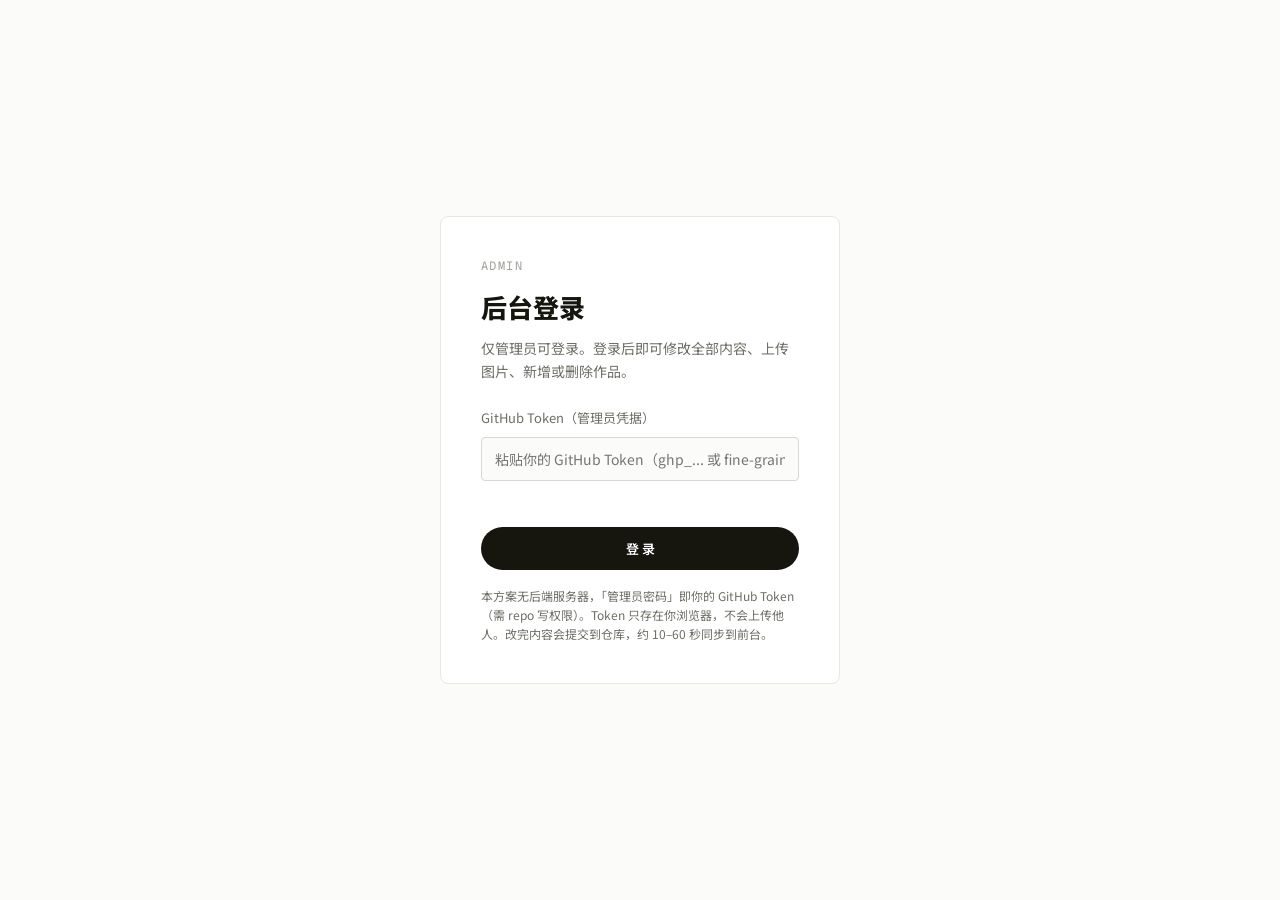
==== admin.html @ c6cdcda1 "bust css cache v=20260904h" ====
<!doctype html>
<html lang="zh-CN">
  <head>
    <meta charset="UTF-8" />
    <meta name="viewport" content="width=device-width, initial-scale=1.0" />
    <title>后台管理 · JASON 作品集</title>
    <link rel="preconnect" href="https://fonts.googleapis.com" />
    <link rel="preconnect" href="https://fonts.gstatic.com" crossorigin />
    <link href="https://fonts.googleapis.com/css2?family=Inter:wght@400;500;600;700;800&family=Noto+Sans+SC:wght@400;500;700;800&family=Geist+Mono:wght@400;500&display=swap" rel="stylesheet" />
    <link rel="stylesheet" href="css/style-20260904h.css" />
  </head>
  <body>
    <div class="admin-screen">
      <!-- 登录 -->
      <div class="login-wrap" id="login-wrap">
        <div class="login-card">
          <div class="en">ADMIN</div>
          <h1 style="margin-top:10px;">后台登录</h1>
          <p class="sub">仅管理员可登录。登录后即可修改全部内容、上传图片、新增或删除作品。</p>
          <div class="field">
            <label>GitHub Token（管理员凭据）</label>
            <input type="password" id="pwd" placeholder="粘贴你的 GitHub Token（ghp_... 或 fine-grained）" autocomplete="current-password" />
          </div>
          <div class="login-error" id="login-err"></div>
          <button class="btn btn-primary" id="login-btn" style="width:100%;">登 录</button>
          <p class="sub" style="margin:16px 0 0; font-size:12px;">本方案无后端服务器，「管理员密码」即你的 GitHub Token（需 repo 写权限）。Token 只存在你浏览器，不会上传他人。改完内容会提交到仓库，约 10–60 秒同步到前台。</p>
        </div>
      </div>

      <!-- 管理界面 -->
      <div class="admin-shell" id="shell">
        <div class="admin-topbar">
          <span class="t">后台管理</span>
          <div style="display:flex; gap:14px; align-items:center;">
            <a class="mini-btn" href="index.html" target="_blank">预览前台 ↗</a>
            <button class="mini-btn" id="logout-btn">退出登录</button>
          </div>
        </div>
        <div class="admin-body">
          <div class="admin-sidebar">
            <a data-tab="dashboard" class="active">仪表盘</a>
            <a data-tab="works">作品管理</a>
            <a data-tab="home">首页内容</a>
            <a data-tab="process">项目过程</a>
            <a data-tab="philosophy">理念编辑</a>
            <a data-tab="contact">联系编辑</a>
            <a data-tab="texts">文字设置</a>
          </div>
          <div class="admin-main" id="main"></div>
        </div>
      </div>
    </div>

    <!-- 作品编辑弹窗 -->
    <div class="modal-mask" id="modal">
      <div class="modal">
        <h3 id="modal-title">编辑作品</h3>
        <div class="grid2">
          <div class="field"><label>标题</label><input id="f-title" /></div>
          <div class="field"><label>类别</label><input id="f-category" placeholder="消费电子 / 家居 …" /></div>
        </div>
        <div class="grid2">
          <div class="field"><label>年份</label><input id="f-year" placeholder="2025" /></div>
          <div class="field"><label>一句话简介</label><input id="f-summary" /></div>
        </div>
        <div class="field"><label>项目描述（回车分段）</label><textarea id="f-description" rows="4"></textarea></div>

        <div class="field">
          <label>图片（拖拽或点击上传，点缩略图设为封面，× 删除）</label>
          <div class="dropzone" id="dropzone">把图片拖到这里，或点击选择</div>
          <input type="file" id="file-input" accept="image/*" multiple hidden />
          <div class="thumbs" id="thumbs"></div>
        </div>

        <div class="field">
          <label>参数（键值对，可多行）</label>
          <div class="params-edit" id="params-edit"></div>
          <button class="mini-btn" id="add-param" type="button">+ 添加参数</button>
        </div>

        <div class="modal-actions">
          <button class="mini-btn" id="modal-cancel">取消</button>
          <button class="mini-btn signal" id="modal-save">保存</button>
        </div>
      </div>
    </div>

    <script src="js/api.js?v=20260904d"></script>
    <script src="js/admin.js?v=20260904d"></script>
  </body>
</html>
---- css/style-20260904h.css ----
/* ===================================================================
   工业设计作品集 · 浅色极简（Behance 风）
   设计令牌：米白底 / 近黑字 / 大留白 / 低饱和 / 克制强调
   =================================================================== */
:root {
  --bg: #fbfbf9;
  --surface: #ffffff;
  --text: #16160f;
  --muted: #6e6e66;
  --faint: #a0a09a;
  --line: #e9e7e1;
  --line-strong: #d9d7d0;
  --accent: #16160f;
  --accent-soft: #f1f0ec;

  --font-cn: "Noto Sans SC", -apple-system, BlinkMacSystemFont, "PingFang SC",
    "Microsoft YaHei", sans-serif;
  --font-en: "Inter", "Noto Sans SC", system-ui, sans-serif;
  --font-mono: "Geist Mono", "JetBrains Mono", ui-monospace, SFMono-Regular, Menlo,
    Consolas, monospace;

  --radius: 4px;
  --radius-lg: 8px;
  --radius-pill: 999px;
  --container: 1600px;
}

* { box-sizing: border-box; margin: 0; padding: 0; }

html { scroll-behavior: smooth; }

body {
  background: var(--bg);
  color: var(--text);
  font-family: var(--font-cn);
  -webkit-font-smoothing: antialiased;
  text-rendering: optimizeLegibility;
  line-height: 1.6;
}

a { color: inherit; text-decoration: none; }
img { display: block; max-width: 100%; }
/* 图片淡入：渲染后由 fadeImages() 加 fz，加载完成再淡入，避免白块/残缺闪烁；占位底色由各自容器提供 */
img.fz { opacity: 0; transition: opacity .4s ease; background: var(--accent-soft); }
img.fz.loaded { opacity: 1; }
button { font-family: inherit; cursor: pointer; }

.wrap { max-width: var(--container); margin: 0 auto; padding: 0 80px; }

/* 英文 / 技术标签 */
.en { font-family: var(--font-mono); font-size: 12px; letter-spacing: 0.12em;
  text-transform: uppercase; color: var(--faint); }

/* ===== 顶栏 ===== */
.site-header {
  position: sticky; top: 0; z-index: 30;
  background: rgba(251, 251, 249, 0.82);
  backdrop-filter: saturate(180%) blur(12px);
  border-bottom: 1px solid var(--line);
}
.header-inner {
  height: 72px; display: flex; align-items: center; justify-content: space-between;
}
.brand { font-size: 16px; font-weight: 700; letter-spacing: 0.02em; }
.nav { display: flex; gap: 44px; align-items: center; }
.nav a { font-size: 14px; color: var(--muted); transition: color 0.15s ease; position: relative; }
.nav a:hover, .nav a.active { color: var(--text); }
.nav a.active { font-weight: 600; }
.header-actions { display: flex; align-items: center; gap: 16px; }
.admin-link {
  font-size: 13px; color: var(--muted); padding: 8px 16px;
  border: 1px solid var(--line-strong); border-radius: var(--radius-pill);
  transition: border-color 0.15s ease, color 0.15s ease;
}
.admin-link:hover { border-color: var(--text); color: var(--text); }

/* ===== 语言切换（极简）===== */
.lang-toggle {
  display: inline-flex; align-items: center; gap: 4px;
  font-size: 13px; color: var(--muted); line-height: 1;
  padding: 8px 12px; border: 1px solid var(--line-strong);
  border-radius: var(--radius-pill); background: var(--surface);
  cursor: pointer; transition: border-color 0.15s ease, color 0.15s ease;
}
.lang-toggle:hover { border-color: var(--text); color: var(--text); }
.lang-toggle [data-lang] { transition: color 0.15s ease; }
.lang-toggle .on { color: var(--text); font-weight: 600; }
.lang-toggle i { font-style: normal; color: var(--faint); margin: 0 1px; }

/* 中英切换整页淡入淡出 */
main, .site-footer { transition: opacity 0.18s ease; }
.lang-fade { opacity: 0; }

.nav-toggle { display: none; align-items: center; justify-content: center;
  width: 40px; height: 40px; margin-left: 8px; border: 1px solid var(--line-strong);
  border-radius: var(--radius); background: var(--surface); color: var(--text); }
.nav-toggle.open { border-color: var(--text); }

/* ===== 通用按钮 ===== */
.btn {
  display: inline-flex; align-items: center; justify-content: center; gap: 8px;
  padding: 11px 22px; border-radius: var(--radius-pill);
  font-size: 13px; font-weight: 600; border: 1px solid transparent;
  transition: transform 0.12s ease, background 0.15s ease, border-color 0.15s ease;
}
.btn-primary { background: var(--accent); color: #fff; }
.btn-primary:hover { transform: translateY(-1px); }
.btn-ghost { background: var(--surface); color: var(--text); border-color: var(--line-strong); }
.btn-ghost:hover { border-color: var(--text); }

/* ===== 首页 Hero ===== */
.home-hero { padding: 60px 0 40px; }
/* 固定长方形横幅：背景图为固定 2:1 容器，按比例裁切、不拉伸铺满整屏。
   本次仅调整左侧文字与头像的大小/位置，背景图显示方式保持原样未改动。 */
.home-hero-grid { position: relative; display: block; }
/* 文字层：绝对定位叠在横幅左侧磨砂区域之上；不参与背景图布局，故背景图不会被改动。
   left 取 .wrap 的左右内边距(80px)，使文字层左缘与横幅左缘(及下方精选作品)对齐；
   仅在 >1024px 生效，平板/手机下改为相对定位叠在横幅下方（见响应式）。 */
.home-hero-content {
  position: absolute; left: 80px; top: 0; bottom: 0; z-index: 2;
  max-width: 40%;
  display: flex; flex-direction: column; justify-content: center;
  padding: 0 48px;
}
.hero-header { display: flex; align-items: center; gap: 18px; margin-bottom: 18px; }
.hero-header-text { display: flex; flex-direction: column; gap: 6px; }
.avatar {
  width: 84px; height: 84px; border-radius: 50%;
  background: var(--accent-soft); border: 1px solid var(--line);
  object-fit: cover; display: flex; align-items: center; justify-content: center;
  font-size: 28px; font-weight: 700; color: var(--muted); overflow: hidden;
  flex: 0 0 auto;
}
.avatar img { width: 100%; height: 100%; object-fit: cover; }
.home-name { font-size: 48px; font-weight: 800; line-height: 1.05; margin: 0; letter-spacing: -0.02em; }
.home-title { font-size: 16px; color: var(--muted); margin-bottom: 18px; line-height: 1.5; }
.home-bio { font-size: 15px; color: var(--muted); line-height: 1.75; max-width: 520px; }
.home-cta { margin-top: 26px; display: flex; gap: 12px; }
/* 固定横幅：相对定位、固定 2:1 比例，图片 object-fit:cover 居中裁切，不随视口拉伸铺满 */
.home-visual {
  position: relative;
  width: 100%;
  aspect-ratio: 2 / 1;
  border: none; background: var(--accent-soft); border-radius: var(--radius);
  overflow: hidden;
  margin: 0;
  z-index: 0;
}
.visual-frame { position: absolute; inset: 0; }
.visual-frame img {
  width: 100%; height: 100%; object-fit: cover; object-position: center;
}
/* 左侧斜切磨砂玻璃：像一块斜向的磨砂玻璃板覆盖在图片左侧，
   左侧实白保证文字可读，向右逐渐半透明，沿斜边自然淡出 */
.visual-frame::before {
  content: '';
  position: absolute; inset: 0;
  background: linear-gradient(105deg,
    rgba(255,255,255,0.93) 0%,
    rgba(255,255,255,0.72) 32%,
    rgba(255,255,255,0.32) 70%,
    rgba(255,255,255,0.05) 100%);
  -webkit-backdrop-filter: blur(22px) saturate(128%);
  backdrop-filter: blur(22px) saturate(128%);
  -webkit-clip-path: polygon(0 0, 58% 0, 40% 100%, 0 100%);
  clip-path: polygon(0 0, 58% 0, 40% 100%, 0 100%);
  pointer-events: none;
  z-index: 2;
}
/* 玻璃斜边高光：与磨砂层同向但外扩约 3%，被上层覆盖后只露出斜边的一道亮边，
   模拟光线打在磨砂玻璃边缘的反光 */
.visual-frame::after {
  content: '';
  position: absolute; inset: 0;
  background: linear-gradient(105deg,
    rgba(255,255,255,0.95) 0%,
    rgba(255,255,255,0.78) 25%,
    rgba(255,255,255,0.22) 62%,
    rgba(255,255,255,0) 100%);
  -webkit-clip-path: polygon(0 0, 61% 0, 43% 100%, 0 100%);
  clip-path: polygon(0 0, 61% 0, 43% 100%, 0 100%);
  pointer-events: none;
  z-index: 1;
}

/* ===== 区块标题 ===== */
.section { padding: 70px 0; }
.section-head {
  display: flex; align-items: flex-end; justify-content: space-between;
  margin-bottom: 40px; gap: 20px;
}
.section-head h2 { font-size: 32px; font-weight: 800; letter-spacing: -0.01em; margin-top: 8px; }
.section-head .view-all { font-size: 14px; color: var(--muted); transition: color 0.15s ease; }
.section-head .view-all:hover { color: var(--text); }

/* ===== 作品网格（卡片）===== */
.works-grid { display: grid; grid-template-columns: repeat(3, 1fr); gap: 36px 28px; }
.work-card { display: block; }
.work-card .thumb {
  border-radius: var(--radius); overflow: hidden; background: var(--accent-soft);
  aspect-ratio: 4 / 3; border: 1px solid var(--line);
}
.work-card .thumb img {
  width: 100%; height: 100%; object-fit: cover;
  transition: transform 0.5s cubic-bezier(0.2, 0.7, 0.2, 1);
}
.work-card:hover .thumb img { transform: scale(1.04); }
.work-card .meta { display: flex; justify-content: space-between; align-items: baseline; margin-top: 16px; gap: 12px; }
.work-card .title { font-size: 17px; font-weight: 700; }
.work-card .cat { font-family: var(--font-mono); font-size: 12px; color: var(--faint); white-space: nowrap; }
.work-card .summary { font-size: 14px; color: var(--muted); margin-top: 6px; }

/* ===== 作品详情页 ===== */
.detail-hero { padding: 90px 0 50px; }
.detail-back { font-size: 14px; color: var(--muted); display: inline-block; margin-bottom: 28px; }
.detail-back:hover { color: var(--text); }
.detail-title { font-size: 44px; font-weight: 800; letter-spacing: -0.01em; }
.detail-cat { font-family: var(--font-mono); font-size: 13px; color: var(--faint); margin-top: 10px; }
.detail-cover {
  margin-top: 36px; border-radius: var(--radius-lg); overflow: hidden;
  border: 1px solid var(--line); background: var(--accent-soft); cursor: zoom-in;
}
.detail-cover img { width: 100%; max-height: 640px; object-fit: cover; }
.detail-body { display: grid; grid-template-columns: 1.6fr 1fr; gap: 64px; padding: 56px 0 90px; align-items: start; }
.detail-desc { font-size: 16px; color: var(--muted); line-height: 1.9; }
.detail-desc p + p { margin-top: 18px; }
.detail-side { position: sticky; top: 100px; }
.detail-side .block { margin-bottom: 34px; }
.detail-side .block .en { display: block; margin-bottom: 14px; }
.params { display: flex; flex-direction: column; }
.param-row { display: flex; justify-content: space-between; gap: 16px; padding: 12px 0; border-bottom: 1px solid var(--line); font-size: 14px; }
.param-row:first-child { border-top: 1px solid var(--line); }
.param-row .k { color: var(--muted); }
.param-row .v { color: var(--text); font-weight: 500; text-align: right; }
.gallery { display: grid; grid-template-columns: repeat(2, 1fr); gap: 16px; margin-top: 24px; }
.gallery .g-img { border-radius: var(--radius); overflow: hidden; border: 1px solid var(--line); background: var(--accent-soft); aspect-ratio: 4 / 3; cursor: zoom-in; }
.gallery .g-img img { width: 100%; height: 100%; object-fit: cover; }

/* ===== 联系区（单块居中，与页脚无分隔线）===== */
.contact-wrap { max-width: 760px; margin: 0 auto; text-align: center; }
.contact-header { margin-bottom: 40px; }
.contact-header h2 { font-size: 32px; font-weight: 800; letter-spacing: -0.01em; margin-top: 8px; }
.contact-body { display: flex; flex-direction: column; align-items: center; gap: 18px; }
.contact-email {
  font-size: 44px; font-weight: 700; letter-spacing: -0.02em; line-height: 1.2;
  color: var(--text); transition: opacity 0.15s ease;
}
.contact-email:hover { opacity: 0.65; }
.contact-note { font-size: 16px; color: var(--muted); line-height: 1.8; max-width: 520px; }
#socials { display: flex; flex-wrap: wrap; justify-content: center; gap: 14px 22px; margin-top: 10px; }
#socials .social-link {
  font-size: 14px; color: var(--muted); padding-bottom: 3px;
  border-bottom: 1px solid var(--line-strong);
  transition: color 0.15s ease, border-color 0.15s ease;
}
#socials .social-link:hover { color: var(--text); border-color: var(--text); }
#socials .social-link.is-text { cursor: default; border-bottom-style: dashed; }

/* ===== 页脚 ===== */
.site-footer { background: var(--surface); padding: 72px 0 48px; margin-top: 40px; }
.footer-inner { display: grid; grid-template-columns: 1.8fr 1fr 1.2fr; gap: 48px; margin-bottom: 56px; }
.footer-brand { font-size: 17px; font-weight: 700; }
.footer-desc { font-size: 14px; color: var(--muted); line-height: 1.7; max-width: 280px; margin-top: 16px; }
.footer-socials { display: flex; flex-wrap: wrap; gap: 10px; margin-top: 20px; }
.footer-socials .social-link {
  display: inline-flex; align-items: center; justify-content: center;
  min-height: 36px; padding: 8px 14px;
  border-radius: var(--radius); border: 1px solid var(--line-strong);
  font-size: 13px; color: var(--muted);
  transition: border-color 0.15s ease, color 0.15s ease;
}
.footer-socials .social-link:hover { border-color: var(--text); color: var(--text); }
.footer-socials .social-link.is-text { cursor: default; border-style: dashed; }

.f-note:empty { display: none; }
.footer-col-title { font-family: var(--font-mono); font-size: 11px; letter-spacing: 0.1em; text-transform: uppercase; color: var(--faint); margin-bottom: 18px; }
.footer-links { display: flex; flex-direction: column; gap: 11px; }
.footer-links a { font-size: 14px; color: var(--muted); transition: color 0.15s ease; }
.footer-links a:hover { color: var(--text); }
.footer-line { height: 1px; background: var(--line); margin-bottom: 26px; }
.footer-bottom { display: flex; justify-content: space-between; align-items: center; gap: 16px; }
.footer-bottom span { font-family: var(--font-mono); font-size: 12px; color: var(--faint); }

/* ===== 设计理念 ===== */
.philosophy-grid { display: grid; grid-template-columns: repeat(3, 1fr); gap: 36px; margin-top: 8px; }
.philo-card { padding: 32px 28px; background: var(--surface); border: 1px solid var(--line); border-radius: var(--radius-lg); }
.philo-num { font-family: var(--font-mono); font-size: 13px; color: var(--faint); letter-spacing: 0.06em; }
.philo-title { font-size: 20px; font-weight: 700; margin: 10px 0 12px; }
.philo-text { font-size: 14px; color: var(--muted); line-height: 1.75; }
.philo-quote { margin-top: 48px; text-align: center; padding: 32px 40px; background: var(--accent-soft); border-radius: var(--radius-lg); }
.philo-quote p { font-size: 18px; color: var(--text); line-height: 1.7; font-style: italic; }

/* ===== 后台：理念编辑 ===== */
.philo-edit .philo-row { display: grid; grid-template-columns: 80px 1fr 1.6fr 32px; gap: 8px; margin-bottom: 8px; align-items: start; }
.philo-edit .philo-row input,
.philo-edit .philo-row textarea { background: var(--bg); border: 1px solid var(--line-strong); border-radius: var(--radius); padding: 8px 10px; font-size: 13px; font-family: var(--font-cn); color: var(--text); outline: none; }

@media (max-width: 1024px) {
  .wrap { padding: 0 40px; }
  .philosophy-grid { grid-template-columns: 1fr; gap: 20px; }
}
@media (max-width: 640px) {
  .philo-quote { padding: 24px 20px; }
  .philo-quote p { font-size: 16px; }
}

/* ===== 灯箱 ===== */
.lightbox {
  position: fixed; inset: 0; z-index: 90; background: rgba(22, 22, 15, 0.94);
  display: flex; align-items: center; justify-content: center; padding: 48px;
  opacity: 0; pointer-events: none; transition: opacity 0.2s ease;
}
.lightbox.open { opacity: 1; pointer-events: auto; }
/* 灯箱：原图不缩放、不重压缩，清晰度与源文件一致；
   改为「就绪后淡入」，避免黑屏等待与突然弹出 */
.lightbox img {
  max-width: 92vw; max-height: 88vh; border-radius: var(--radius); object-fit: contain;
  opacity: 0; transform: scale(0.985);
  transition: opacity 0.28s ease, transform 0.28s ease;
}
.lightbox img.lb-ready { opacity: 1; transform: none; }
/* 加载指示：极简单圈，仅在大图未就绪时出现 */
.lightbox.is-loading::after {
  content: ''; position: absolute; left: 50%; top: 50%;
  width: 26px; height: 26px; margin: -13px 0 0 -13px;
  border: 2px solid rgba(255, 255, 255, 0.26);
  border-top-color: rgba(255, 255, 255, 0.86);
  border-radius: 50%;
  animation: lbSpin 0.8s linear infinite;
}
@keyframes lbSpin { to { transform: rotate(360deg); } }
@media (prefers-reduced-motion: reduce) {
  .lightbox img { transition: opacity 0.01s linear; transform: none; }
  .lightbox.is-loading::after { animation: none; }
}
.lightbox .close { position: absolute; top: 24px; right: 28px; color: #fff; font-size: 28px; line-height: 1; background: none; border: none; }

/* ===== 滚动淡入（克制）===== */
.reveal { opacity: 0; transform: translateY(18px); transition: opacity 0.7s ease, transform 0.7s ease; }
.reveal.in { opacity: 1; transform: none; }

/* ===== 后台 ===== */
.admin-screen { min-height: 100vh; display: flex; flex-direction: column; }
.login-wrap { flex: 1; display: flex; align-items: center; justify-content: center; padding: 24px; }
.login-card { width: 400px; max-width: 100%; background: var(--surface); border: 1px solid var(--line); border-radius: var(--radius-lg); padding: 40px; }
.login-card h1 { font-size: 26px; font-weight: 800; }
.login-card .sub { font-size: 14px; color: var(--muted); margin: 10px 0 26px; line-height: 1.6; }
.field { display: flex; flex-direction: column; gap: 8px; margin-bottom: 18px; }
.field label { font-size: 13px; color: var(--muted); }
.field input, .field textarea {
  background: var(--bg); border: 1px solid var(--line-strong); border-radius: var(--radius);
  padding: 11px 13px; font-size: 14px; font-family: var(--font-cn); color: var(--text); outline: none;
}
.field input:focus, .field textarea:focus { border-color: var(--text); }
.login-error { color: #c0392b; font-size: 13px; min-height: 18px; margin-bottom: 10px; }

.admin-shell { display: none; flex: 1; }
.admin-shell.show { display: flex; }
.admin-topbar { height: 64px; display: flex; align-items: center; justify-content: space-between; padding: 0 28px; border-bottom: 1px solid var(--line); background: var(--surface); position: sticky; top: 0; z-index: 20; }
.admin-topbar .t { font-size: 15px; font-weight: 700; }
.admin-body { display: flex; flex: 1; min-height: 0; }
.admin-sidebar { width: 220px; flex: 0 0 220px; border-right: 1px solid var(--line); padding: 22px 14px; display: flex; flex-direction: column; gap: 4px; background: var(--bg); }
.admin-sidebar a { font-size: 14px; color: var(--muted); padding: 10px 12px; border-radius: var(--radius); cursor: pointer; }
.admin-sidebar a:hover { color: var(--text); }
.admin-sidebar a.active { color: var(--text); background: var(--surface); font-weight: 600; border: 1px solid var(--line); }
.admin-main { flex: 1; padding: 32px 40px; overflow: auto; }
.admin-main h2 { font-size: 22px; font-weight: 800; margin-bottom: 6px; }
.admin-tip { font-size: 13px; color: var(--muted); margin-bottom: 24px; }

.list-rows { display: flex; flex-direction: column; gap: 12px; }
.row { display: flex; align-items: center; gap: 16px; padding: 12px 16px; border: 1px solid var(--line); border-radius: var(--radius); background: var(--surface); }
.row .thumb { width: 56px; height: 56px; flex: 0 0 56px; border-radius: var(--radius); overflow: hidden; background: var(--accent-soft); }
.row .thumb img { width: 100%; height: 100%; object-fit: cover; }
.row .rt { font-size: 15px; font-weight: 700; flex: 1; }
.row .rm { font-family: var(--font-mono); font-size: 12px; color: var(--faint); }
.row .acts { display: flex; gap: 8px; }
.mini-btn { font-size: 13px; padding: 7px 13px; border-radius: var(--radius); border: 1px solid var(--line-strong); background: var(--surface); color: var(--muted); }
.mini-btn:hover { border-color: var(--text); color: var(--text); }
.mini-btn.danger:hover { border-color: #c0392b; color: #c0392b; }
.mini-btn.signal { background: var(--accent); color: #fff; border-color: var(--accent); }

.stats { display: flex; gap: 16px; flex-wrap: wrap; margin-bottom: 28px; }
.stat { background: var(--surface); border: 1px solid var(--line); border-radius: var(--radius); padding: 18px 22px; min-width: 170px; }
.stat .n { font-size: 28px; font-weight: 800; }
.stat .l { font-size: 12px; color: var(--muted); font-family: var(--font-mono); margin-top: 4px; }

/* 编辑弹窗 */
.modal-mask { position: fixed; inset: 0; background: rgba(22,22,15,0.45); display: none; align-items: flex-start; justify-content: center; padding: 40px 20px; z-index: 60; overflow: auto; }
.modal-mask.open { display: flex; }
.modal { width: 560px; max-width: 100%; background: var(--surface); border: 1px solid var(--line); border-radius: var(--radius-lg); padding: 28px; }
.modal h3 { font-size: 20px; font-weight: 800; margin-bottom: 20px; }
.modal .grid2 { display: grid; grid-template-columns: 1fr 1fr; gap: 14px; }
.modal .field { margin-bottom: 14px; }
.dropzone {
  border: 1.5px dashed var(--line-strong); border-radius: var(--radius); padding: 22px;
  text-align: center; color: var(--muted); font-size: 13px; transition: 0.15s ease;
  background: var(--bg); cursor: pointer;
}
.dropzone.drag { border-color: var(--text); color: var(--text); background: var(--accent-soft); }
.thumbs { display: flex; flex-wrap: wrap; gap: 10px; margin-top: 14px; }
.thumbs .t { position: relative; width: 72px; height: 72px; border-radius: var(--radius); overflow: hidden; border: 1px solid var(--line); }
.thumbs .t img { width: 100%; height: 100%; object-fit: cover; }
.thumbs .t.cover { border-color: var(--text); box-shadow: 0 0 0 2px var(--text); }
.thumbs .t .x { position: absolute; top: 2px; right: 2px; width: 18px; height: 18px; border-radius: 50%; background: rgba(22,22,15,0.8); color: #fff; border: none; font-size: 11px; line-height: 1; }
.thumbs .t .badge { position: absolute; bottom: 2px; left: 2px; font-size: 9px; font-family: var(--font-mono); background: var(--text); color: #fff; padding: 1px 5px; border-radius: 3px; }
.params-edit .prow { display: grid; grid-template-columns: 1fr 1.4fr 32px; gap: 8px; margin-bottom: 8px; }
.params-edit .prow input { background: var(--bg); border: 1px solid var(--line-strong); border-radius: var(--radius); padding: 8px 10px; font-size: 13px; font-family: var(--font-cn); color: var(--text); outline: none; }
.modal-actions { display: flex; justify-content: flex-end; gap: 10px; margin-top: 18px; }

/* ===== 响应式 ===== */
@media (max-width: 1024px) {
  .works-grid { grid-template-columns: repeat(2, 1fr); }
  .home-hero-grid { display: flex; flex-direction: column; }
  .home-hero-content { position: relative; left: auto; top: auto; bottom: auto; max-width: 100%; padding: 22px 0 0; justify-content: flex-start; }
  .hero-header { gap: 16px; margin-bottom: 16px; }
  .home-visual { width: 100%; aspect-ratio: 16 / 9; order: -1; }
  .detail-body { grid-template-columns: 1fr; gap: 40px; }
  .detail-side { position: static; }
  .footer-inner { grid-template-columns: 1fr 1fr; gap: 36px; }
  .footer-col-brand { grid-column: 1 / -1; }
}
@media (max-width: 640px) {
  .wrap { padding: 0 22px; }
  .home-visual { margin: 0; aspect-ratio: 3 / 2; }
  .nav-toggle { display: inline-flex; }
  .nav {
    position: absolute; top: 100%; right: 22px; left: 22px;
    flex-direction: column; align-items: stretch; gap: 2px;
    background: var(--surface); border: 1px solid var(--line);
    border-radius: var(--radius-lg); padding: 8px 10px;
    box-shadow: 0 14px 34px rgba(0,0,0,.12); display: none; z-index: 40;
  }
  .nav.open { display: flex; }
  .nav a { padding: 11px 8px; font-size: 15px; }
  .nav a.active { background: var(--accent-soft); border-radius: var(--radius); }
  .works-grid { grid-template-columns: 1fr; }
  .hero-header { flex-direction: column; align-items: flex-start; gap: 14px; margin-bottom: 14px; }
  .avatar { width: 68px; height: 68px; font-size: 22px; }
  .home-name { font-size: 36px; }
  .home-title { font-size: 15px; margin-bottom: 14px; }
  .home-bio { font-size: 14px; line-height: 1.7; }
  .home-cta { margin-top: 22px; gap: 10px; }
  .btn { padding: 11px 20px; font-size: 13px; }
  .detail-title { font-size: 32px; }
  .section-head { flex-direction: column; align-items: flex-start; }
  .contact-email { font-size: 30px; }
  .contact-header h2 { font-size: 26px; }
  .contact-note { font-size: 15px; }
  .footer-inner { grid-template-columns: 1fr; }
  .footer-bottom { flex-direction: column; align-items: flex-start; gap: 8px; }
  .admin-sidebar { width: 100%; flex-direction: row; overflow-x: auto; border-right: none; border-bottom: 1px solid var(--line); }
  .modal .grid2 { grid-template-columns: 1fr; }
}

/* ===== 项目过程（3D 透视滚动条带 + 软件图标） ===== */
.process-stage {
  position: relative;
  height: 420px;
  overflow: hidden;
  margin: 26px 0 4px;
  -webkit-mask-image: linear-gradient(to right, transparent, #000 10%, #000 90%, transparent);
  mask-image: linear-gradient(to right, transparent, #000 10%, #000 90%, transparent);
}
.process-track { position: absolute; left: 0; right: 0; top: 50%; height: 0; }
.process-item {
  position: absolute; left: 50%; top: 0;
  width: 520px; height: 360px; margin-left: -260px; margin-top: -180px;
  border-radius: 16px; overflow: hidden;
  background: var(--line); box-shadow: 0 24px 60px rgba(0,0,0,.18);
  will-change: transform, opacity; backface-visibility: hidden;
}
.process-item img { width: 100%; height: 100%; object-fit: cover; display: block; }
.process-software {
  display: flex; flex-wrap: wrap; gap: 12px;
  justify-content: center; margin-top: 30px;
}
.sw-pill {
  display: inline-flex; align-items: center; gap: 9px;
  padding: 8px 16px; border: 1px solid var(--line-strong);
  border-radius: 999px; background: var(--surface);
  color: var(--text); font-size: 14px; font-weight: 500;
}
.sw-ico { width: 22px; height: 22px; object-fit: contain; display: inline-flex; align-items: center; justify-content: center; }
.sw-ico svg, .sw-ico img { width: 100%; height: 100%; display: block; object-fit: contain; }
.sw-letter {
  width: 24px; height: 24px; border-radius: 50%;
  background: var(--accent-soft); color: var(--accent);
  font-size: 11px; font-weight: 700; display: inline-flex;
  align-items: center; justify-content: center;
}
@media (max-width: 1024px) {
  .process-stage { height: 320px; }
  .process-item { width: 380px; height: 260px; margin-left: -190px; margin-top: -130px; }
}
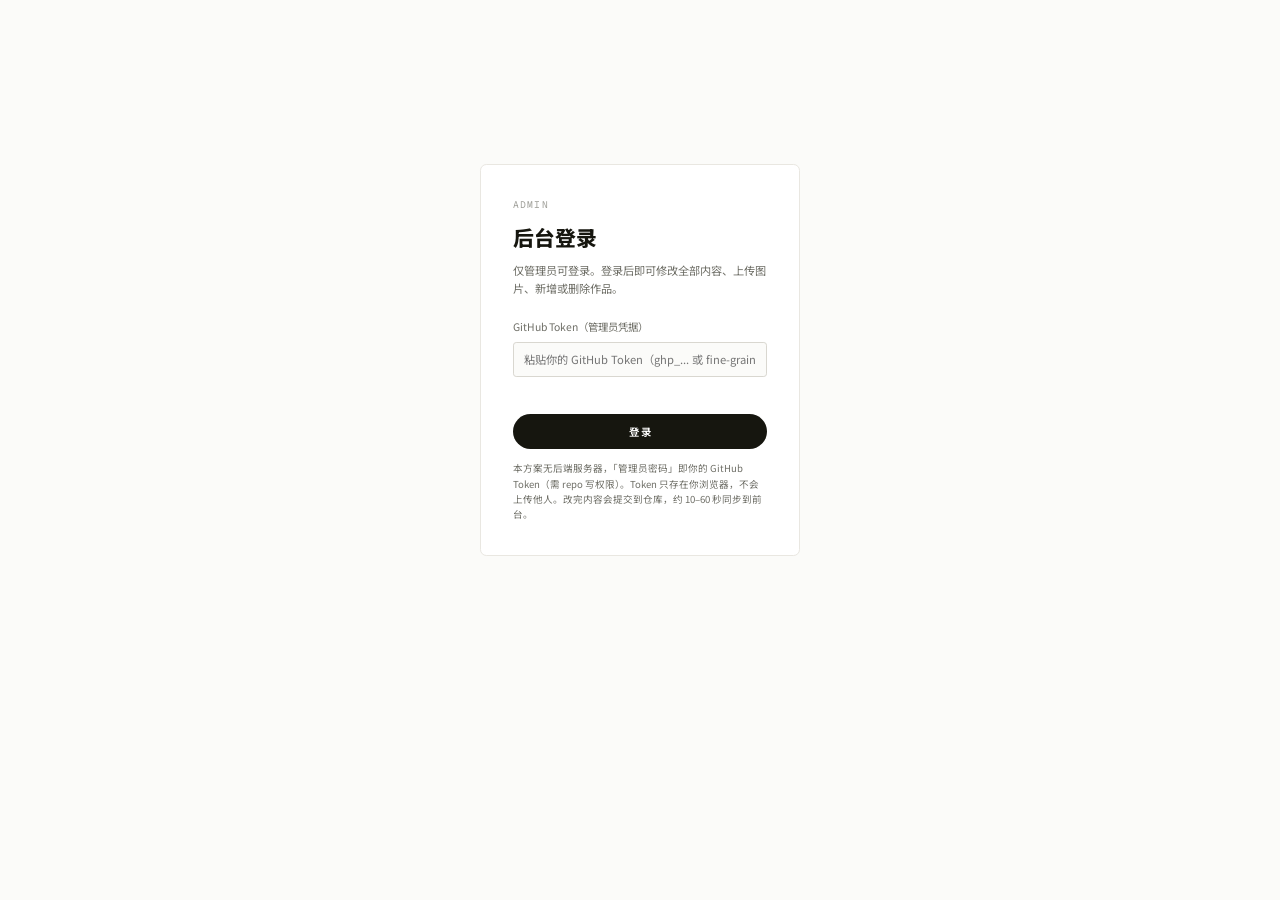
==== commit 21a1e661: "fix: reference CSS style-20260904m.css for fixed layout and zoom" ====
--- a/admin.html
+++ b/admin.html
@@ -7,7 +7,7 @@
     <link rel="preconnect" href="https://fonts.googleapis.com" />
     <link rel="preconnect" href="https://fonts.gstatic.com" crossorigin />
     <link href="https://fonts.googleapis.com/css2?family=Inter:wght@400;500;600;700;800&family=Noto+Sans+SC:wght@400;500;700;800&family=Geist+Mono:wght@400;500&display=swap" rel="stylesheet" />
-    <link rel="stylesheet" href="css/style-20260904h.css" />
+    <link rel="stylesheet" href="css/style-20260904m.css" />
   </head>
   <body>
     <div class="admin-screen">
--- a/css/style-20260904m.css
+++ b/css/style-20260904m.css
@@ -0,0 +1,434 @@
+/* ===================================================================
+   工业设计作品集 · 浅色极简（Behance 风）
+   设计令牌：米白底 / 近黑字 / 大留白 / 低饱和 / 克制强调
+   =================================================================== */
+:root {
+  --bg: #fbfbf9;
+  --surface: #ffffff;
+  --text: #16160f;
+  --muted: #6e6e66;
+  --faint: #a0a09a;
+  --line: #e9e7e1;
+  --line-strong: #d9d7d0;
+  --accent: #16160f;
+  --accent-soft: #f1f0ec;
+
+  --font-cn: "Noto Sans SC", -apple-system, BlinkMacSystemFont, "PingFang SC",
+    "Microsoft YaHei", sans-serif;
+  --font-en: "Inter", "Noto Sans SC", system-ui, sans-serif;
+  --font-mono: "Geist Mono", "JetBrains Mono", ui-monospace, SFMono-Regular, Menlo,
+    Consolas, monospace;
+
+  --radius: 4px;
+  --radius-lg: 8px;
+  --radius-pill: 999px;
+  --container: 1440px;
+}
+
+* { box-sizing: border-box; margin: 0; padding: 0; }
+
+html { scroll-behavior: smooth; zoom: 0.8; }
+
+body {
+  background: var(--bg);
+  color: var(--text);
+  font-family: var(--font-cn);
+  -webkit-font-smoothing: antialiased;
+  text-rendering: optimizeLegibility;
+  line-height: 1.6;
+  min-width: 1440px;
+  overflow-x: auto;
+}
+
+a { color: inherit; text-decoration: none; }
+img { display: block; max-width: 100%; }
+/* 图片淡入：渲染后由 fadeImages() 加 fz，加载完成再淡入，避免白块/残缺闪烁；占位底色由各自容器提供 */
+img.fz { opacity: 0; transition: opacity .4s ease; background: var(--accent-soft); }
+img.fz.loaded { opacity: 1; }
+button { font-family: inherit; cursor: pointer; }
+
+.wrap { max-width: var(--container); margin: 0 auto; padding: 0 80px; }
+
+/* 英文 / 技术标签 */
+.en { font-family: var(--font-mono); font-size: 12px; letter-spacing: 0.12em;
+  text-transform: uppercase; color: var(--faint); }
+
+/* ===== 顶栏 ===== */
+.site-header {
+  position: sticky; top: 0; z-index: 30;
+  background: rgba(251, 251, 249, 0.82);
+  backdrop-filter: saturate(180%) blur(12px);
+  border-bottom: 1px solid var(--line);
+}
+.header-inner {
+  height: 72px; display: flex; align-items: center; justify-content: space-between;
+}
+.brand { font-size: 16px; font-weight: 700; letter-spacing: 0.02em; }
+.nav { display: flex; gap: 72px; align-items: center; }
+.nav a { font-size: 14px; color: var(--muted); transition: color 0.15s ease; position: relative; }
+.nav a:hover, .nav a.active { color: var(--text); }
+.nav a.active { font-weight: 600; }
+.header-actions { display: flex; align-items: center; gap: 16px; }
+.admin-link {
+  font-size: 13px; color: var(--muted); padding: 8px 16px;
+  border: 1px solid var(--line-strong); border-radius: var(--radius-pill);
+  transition: border-color 0.15s ease, color 0.15s ease;
+}
+.admin-link:hover { border-color: var(--text); color: var(--text); }
+
+/* ===== 语言切换（极简）===== */
+.lang-toggle {
+  display: inline-flex; align-items: center; gap: 4px;
+  font-size: 13px; color: var(--muted); line-height: 1;
+  padding: 8px 12px; border: 1px solid var(--line-strong);
+  border-radius: var(--radius-pill); background: var(--surface);
+  cursor: pointer; transition: border-color 0.15s ease, color 0.15s ease;
+}
+.lang-toggle:hover { border-color: var(--text); color: var(--text); }
+.lang-toggle [data-lang] { transition: color 0.15s ease; }
+.lang-toggle .on { color: var(--text); font-weight: 600; }
+.lang-toggle i { font-style: normal; color: var(--faint); margin: 0 1px; }
+
+/* 中英切换整页淡入淡出 */
+main, .site-footer { transition: opacity 0.18s ease; }
+.lang-fade { opacity: 0; }
+
+.nav-toggle { display: none; align-items: center; justify-content: center;
+  width: 40px; height: 40px; margin-left: 8px; border: 1px solid var(--line-strong);
+  border-radius: var(--radius); background: var(--surface); color: var(--text); }
+.nav-toggle.open { border-color: var(--text); }
+
+/* ===== 通用按钮 ===== */
+.btn {
+  display: inline-flex; align-items: center; justify-content: center; gap: 8px;
+  padding: 11px 22px; border-radius: var(--radius-pill);
+  font-size: 13px; font-weight: 600; border: 1px solid transparent;
+  transition: transform 0.12s ease, background 0.15s ease, border-color 0.15s ease;
+}
+.btn-primary { background: var(--accent); color: #fff; }
+.btn-primary:hover { transform: translateY(-1px); }
+.btn-ghost { background: var(--surface); color: var(--text); border-color: var(--line-strong); }
+.btn-ghost:hover { border-color: var(--text); }
+
+/* ===== 首页 Hero ===== */
+.home-hero { padding: 60px 0 40px; }
+/* 固定长方形横幅：背景图为固定 2:1 容器，按比例裁切、不拉伸铺满整屏。
+   本次仅调整左侧文字与头像的大小/位置，背景图显示方式保持原样未改动。 */
+.home-hero-grid { position: relative; display: block; }
+/* 文字层：绝对定位叠在横幅左侧磨砂区域之上；不参与背景图布局，故背景图不会被改动。
+   left 取 .wrap 的左右内边距(80px)，使文字层左缘与横幅左缘(及下方精选作品)对齐。 */
+.home-hero-content {
+  position: absolute; left: 80px; top: 0; bottom: 0; z-index: 2;
+  max-width: 40%;
+  display: flex; flex-direction: column; justify-content: center;
+  padding: 0 48px;
+}
+.hero-header { display: flex; align-items: center; gap: 18px; margin-bottom: 18px; }
+.hero-header-text { display: flex; flex-direction: column; gap: 6px; }
+.avatar {
+  width: 84px; height: 84px; border-radius: 50%;
+  background: var(--accent-soft); border: 1px solid var(--line);
+  object-fit: cover; display: flex; align-items: center; justify-content: center;
+  font-size: 28px; font-weight: 700; color: var(--muted); overflow: hidden;
+  flex: 0 0 auto;
+}
+.avatar img { width: 100%; height: 100%; object-fit: cover; }
+.home-name { font-size: 48px; font-weight: 800; line-height: 1.05; margin: 0; letter-spacing: -0.02em; }
+.home-title { font-size: 16px; color: var(--muted); margin-bottom: 18px; line-height: 1.5; }
+.home-bio { font-size: 15px; color: var(--muted); line-height: 1.75; max-width: 520px; }
+.home-cta { margin-top: 26px; display: flex; gap: 12px; }
+/* hero 小字（上方英文 / 头衔 / 简介）：暗色头图默认白色，大名字保持深色。
+   若头图偏亮，JS 会给 .home-hero 加 .is-light，小字自动切回深色，
+   这样换成白底头图也不会看不见（详见 js/home.js 的明暗检测）。 */
+.home-hero-content .en,
+.home-title, .home-bio { color: #fff; }
+.home-hero.is-light .home-hero-content .en,
+.home-hero.is-light .home-title,
+.home-hero.is-light .home-bio { color: var(--muted); }
+/* 固定横幅：相对定位、固定 2:1 比例，图片 object-fit:cover 居中裁切，不随视口拉伸铺满 */
+.home-visual {
+  position: relative;
+  width: 100%;
+  aspect-ratio: 2 / 1;
+  border: none; background: var(--accent-soft); border-radius: var(--radius);
+  overflow: hidden;
+  margin: 0;
+  z-index: 0;
+}
+.visual-frame { position: absolute; inset: 0; }
+.visual-frame img {
+  width: 100%; height: 100%; object-fit: cover; object-position: center;
+}
+/* 左侧斜切磨砂玻璃：纯模糊、零加白。
+   兼容性关键：不用 backdrop-filter——部分浏览器 GPU 光栅化会把
+   backdrop-filter+clip-path 的裁切退化成外接矩形（竖直边）。
+   改为「同一张头图的模糊副本」：普通 filter:blur 模糊副本图，
+   外层 .frost 普通裁切成斜形，所有浏览器渲染一致。 */
+.frost {
+  position: absolute; inset: 0;
+  -webkit-clip-path: polygon(0 0, 56% 0, 39% 100%, 0 100%);
+  clip-path: polygon(0 0, 56% 0, 39% 100%, 0 100%);
+  overflow: hidden;
+  pointer-events: none;
+  z-index: 2;
+}
+.frost img {
+  /* 四周外扩 48px：模糊会向边缘采样透明导致边线发虚，外扩后模糊来源足量、边缘干净 */
+  position: absolute; left: -48px; top: -48px;
+  width: calc(100% + 96px); height: calc(100% + 96px);
+  max-width: none;
+  object-fit: cover; object-position: center;
+  filter: blur(36px);
+}
+
+/* ===== 区块标题 ===== */
+.section { padding: 70px 0; }
+.section-head {
+  display: flex; align-items: flex-end; justify-content: space-between;
+  margin-bottom: 40px; gap: 20px;
+}
+.section-head h2 { font-size: 32px; font-weight: 800; letter-spacing: -0.01em; margin-top: 8px; }
+.section-head .view-all { font-size: 14px; color: var(--muted); transition: color 0.15s ease; }
+.section-head .view-all:hover { color: var(--text); }
+
+/* ===== 作品网格（卡片）===== */
+.works-grid { display: grid; grid-template-columns: repeat(3, 1fr); gap: 36px 28px; }
+.work-card { display: block; }
+.work-card .thumb {
+  border-radius: var(--radius); overflow: hidden; background: var(--accent-soft);
+  aspect-ratio: 4 / 3; border: 1px solid var(--line);
+}
+.work-card .thumb img {
+  width: 100%; height: 100%; object-fit: cover;
+  transition: transform 0.5s cubic-bezier(0.2, 0.7, 0.2, 1);
+}
+.work-card:hover .thumb img { transform: scale(1.04); }
+.work-card .meta { display: flex; justify-content: space-between; align-items: baseline; margin-top: 16px; gap: 12px; }
+.work-card .title { font-size: 17px; font-weight: 700; }
+.work-card .cat { font-family: var(--font-mono); font-size: 12px; color: var(--faint); white-space: nowrap; }
+.work-card .summary { font-size: 14px; color: var(--muted); margin-top: 6px; }
+
+/* ===== 作品详情页 ===== */
+.detail-hero { padding: 90px 0 50px; }
+.detail-back { font-size: 14px; color: var(--muted); display: inline-block; margin-bottom: 28px; }
+.detail-back:hover { color: var(--text); }
+.detail-title { font-size: 44px; font-weight: 800; letter-spacing: -0.01em; }
+.detail-cat { font-family: var(--font-mono); font-size: 13px; color: var(--faint); margin-top: 10px; }
+.detail-cover {
+  margin-top: 36px; border-radius: var(--radius-lg); overflow: hidden;
+  border: 1px solid var(--line); background: var(--accent-soft); cursor: zoom-in;
+}
+.detail-cover img { width: 100%; max-height: 640px; object-fit: cover; }
+.detail-body { display: grid; grid-template-columns: 1.6fr 1fr; gap: 64px; padding: 56px 0 90px; align-items: start; }
+.detail-desc { font-size: 16px; color: var(--muted); line-height: 1.9; }
+.detail-desc p + p { margin-top: 18px; }
+.detail-side { position: sticky; top: 100px; }
+.detail-side .block { margin-bottom: 34px; }
+.detail-side .block .en { display: block; margin-bottom: 14px; }
+.params { display: flex; flex-direction: column; }
+.param-row { display: flex; justify-content: space-between; gap: 16px; padding: 12px 0; border-bottom: 1px solid var(--line); font-size: 14px; }
+.param-row:first-child { border-top: 1px solid var(--line); }
+.param-row .k { color: var(--muted); }
+.param-row .v { color: var(--text); font-weight: 500; text-align: right; }
+.gallery { display: grid; grid-template-columns: repeat(2, 1fr); gap: 16px; margin-top: 24px; }
+.gallery .g-img { border-radius: var(--radius); overflow: hidden; border: 1px solid var(--line); background: var(--accent-soft); aspect-ratio: 4 / 3; cursor: zoom-in; }
+.gallery .g-img img { width: 100%; height: 100%; object-fit: cover; }
+
+/* ===== 联系区（单块居中，与页脚无分隔线）===== */
+.contact-wrap { max-width: 760px; margin: 0 auto; text-align: center; }
+.contact-header { margin-bottom: 40px; }
+.contact-header h2 { font-size: 32px; font-weight: 800; letter-spacing: -0.01em; margin-top: 8px; }
+.contact-body { display: flex; flex-direction: column; align-items: center; gap: 18px; }
+.contact-email {
+  font-size: 44px; font-weight: 700; letter-spacing: -0.02em; line-height: 1.2;
+  color: var(--text); transition: opacity 0.15s ease;
+}
+.contact-email:hover { opacity: 0.65; }
+.contact-note { font-size: 16px; color: var(--muted); line-height: 1.8; max-width: 520px; }
+#socials { display: flex; flex-wrap: wrap; justify-content: center; gap: 14px 22px; margin-top: 10px; }
+#socials .social-link {
+  font-size: 14px; color: var(--muted); padding-bottom: 3px;
+  border-bottom: 1px solid var(--line-strong);
+  transition: color 0.15s ease, border-color 0.15s ease;
+}
+#socials .social-link:hover { color: var(--text); border-color: var(--text); }
+#socials .social-link.is-text { cursor: default; border-bottom-style: dashed; }
+
+/* ===== 页脚 ===== */
+.site-footer { background: var(--surface); padding: 72px 0 48px; margin-top: 40px; }
+.footer-inner { display: grid; grid-template-columns: 1.8fr 1fr 1.2fr; gap: 48px; margin-bottom: 56px; }
+.footer-brand { font-size: 17px; font-weight: 700; }
+.footer-desc { font-size: 14px; color: var(--muted); line-height: 1.7; max-width: 280px; margin-top: 16px; }
+.footer-socials { display: flex; flex-wrap: wrap; gap: 10px; margin-top: 20px; }
+.footer-socials .social-link {
+  display: inline-flex; align-items: center; justify-content: center;
+  min-height: 36px; padding: 8px 14px;
+  border-radius: var(--radius); border: 1px solid var(--line-strong);
+  font-size: 13px; color: var(--muted);
+  transition: border-color 0.15s ease, color 0.15s ease;
+}
+.footer-socials .social-link:hover { border-color: var(--text); color: var(--text); }
+.footer-socials .social-link.is-text { cursor: default; border-style: dashed; }
+
+.f-note:empty { display: none; }
+.footer-col-title { font-family: var(--font-mono); font-size: 11px; letter-spacing: 0.1em; text-transform: uppercase; color: var(--faint); margin-bottom: 18px; }
+.footer-links { display: flex; flex-direction: column; gap: 11px; }
+.footer-links a { font-size: 14px; color: var(--muted); transition: color 0.15s ease; }
+.footer-links a:hover { color: var(--text); }
+.footer-line { height: 1px; background: var(--line); margin-bottom: 26px; }
+.footer-bottom { display: flex; justify-content: space-between; align-items: center; gap: 16px; }
+.footer-bottom span { font-family: var(--font-mono); font-size: 12px; color: var(--faint); }
+
+/* ===== 设计理念 ===== */
+.philosophy-grid { display: grid; grid-template-columns: repeat(3, 1fr); gap: 36px; margin-top: 8px; }
+.philo-card { padding: 32px 28px; background: var(--surface); border: 1px solid var(--line); border-radius: var(--radius-lg); }
+.philo-num { font-family: var(--font-mono); font-size: 13px; color: var(--faint); letter-spacing: 0.06em; }
+.philo-title { font-size: 20px; font-weight: 700; margin: 10px 0 12px; }
+.philo-text { font-size: 14px; color: var(--muted); line-height: 1.75; }
+.philo-quote { margin-top: 48px; text-align: center; padding: 32px 40px; background: var(--accent-soft); border-radius: var(--radius-lg); }
+.philo-quote p { font-size: 18px; color: var(--text); line-height: 1.7; font-style: italic; }
+
+/* ===== 后台：理念编辑 ===== */
+.philo-edit .philo-row { display: grid; grid-template-columns: 80px 1fr 1.6fr 32px; gap: 8px; margin-bottom: 8px; align-items: start; }
+.philo-edit .philo-row input,
+.philo-edit .philo-row textarea { background: var(--bg); border: 1px solid var(--line-strong); border-radius: var(--radius); padding: 8px 10px; font-size: 13px; font-family: var(--font-cn); color: var(--text); outline: none; }
+
+/* ===== 灯箱 ===== */
+.lightbox {
+  position: fixed; inset: 0; z-index: 90; background: rgba(22, 22, 15, 0.94);
+  display: flex; align-items: center; justify-content: center; padding: 48px;
+  opacity: 0; pointer-events: none; transition: opacity 0.2s ease;
+}
+.lightbox.open { opacity: 1; pointer-events: auto; }
+/* 灯箱：原图不缩放、不重压缩，清晰度与源文件一致；
+   改为「就绪后淡入」，避免黑屏等待与突然弹出 */
+.lightbox img {
+  max-width: 92vw; max-height: 88vh; border-radius: var(--radius); object-fit: contain;
+  opacity: 0; transform: scale(0.985);
+  transition: opacity 0.28s ease, transform 0.28s ease;
+}
+.lightbox img.lb-ready { opacity: 1; transform: none; }
+/* 加载指示：极简单圈，仅在大图未就绪时出现 */
+.lightbox.is-loading::after {
+  content: ''; position: absolute; left: 50%; top: 50%;
+  width: 26px; height: 26px; margin: -13px 0 0 -13px;
+  border: 2px solid rgba(255, 255, 255, 0.26);
+  border-top-color: rgba(255, 255, 255, 0.86);
+  border-radius: 50%;
+  animation: lbSpin 0.8s linear infinite;
+}
+@keyframes lbSpin { to { transform: rotate(360deg); } }
+@media (prefers-reduced-motion: reduce) {
+  .lightbox img { transition: opacity 0.01s linear; transform: none; }
+  .lightbox.is-loading::after { animation: none; }
+}
+.lightbox .close { position: absolute; top: 24px; right: 28px; color: #fff; font-size: 28px; line-height: 1; background: none; border: none; }
+
+/* ===== 滚动淡入（克制）===== */
+.reveal { opacity: 0; transform: translateY(18px); transition: opacity 0.7s ease, transform 0.7s ease; }
+.reveal.in { opacity: 1; transform: none; }
+
+/* ===== 后台 ===== */
+.admin-screen { min-height: 100vh; display: flex; flex-direction: column; }
+.login-wrap { flex: 1; display: flex; align-items: center; justify-content: center; padding: 24px; }
+.login-card { width: 400px; max-width: 100%; background: var(--surface); border: 1px solid var(--line); border-radius: var(--radius-lg); padding: 40px; }
+.login-card h1 { font-size: 26px; font-weight: 800; }
+.login-card .sub { font-size: 14px; color: var(--muted); margin: 10px 0 26px; line-height: 1.6; }
+.field { display: flex; flex-direction: column; gap: 8px; margin-bottom: 18px; }
+.field label { font-size: 13px; color: var(--muted); }
+.field input, .field textarea {
+  background: var(--bg); border: 1px solid var(--line-strong); border-radius: var(--radius);
+  padding: 11px 13px; font-size: 14px; font-family: var(--font-cn); color: var(--text); outline: none;
+}
+.field input:focus, .field textarea:focus { border-color: var(--text); }
+.login-error { color: #c0392b; font-size: 13px; min-height: 18px; margin-bottom: 10px; }
+
+.admin-shell { display: none; flex: 1; }
+.admin-shell.show { display: flex; }
+.admin-topbar { height: 64px; display: flex; align-items: center; justify-content: space-between; padding: 0 28px; border-bottom: 1px solid var(--line); background: var(--surface); position: sticky; top: 0; z-index: 20; }
+.admin-topbar .t { font-size: 15px; font-weight: 700; }
+.admin-body { display: flex; flex: 1; min-height: 0; }
+.admin-sidebar { width: 220px; flex: 0 0 220px; border-right: 1px solid var(--line); padding: 22px 14px; display: flex; flex-direction: column; gap: 4px; background: var(--bg); }
+.admin-sidebar a { font-size: 14px; color: var(--muted); padding: 10px 12px; border-radius: var(--radius); cursor: pointer; }
+.admin-sidebar a:hover { color: var(--text); }
+.admin-sidebar a.active { color: var(--text); background: var(--surface); font-weight: 600; border: 1px solid var(--line); }
+.admin-main { flex: 1; padding: 32px 40px; overflow: auto; }
+.admin-main h2 { font-size: 22px; font-weight: 800; margin-bottom: 6px; }
+.admin-tip { font-size: 13px; color: var(--muted); margin-bottom: 24px; }
+
+.list-rows { display: flex; flex-direction: column; gap: 12px; }
+.row { display: flex; align-items: center; gap: 16px; padding: 12px 16px; border: 1px solid var(--line); border-radius: var(--radius); background: var(--surface); }
+.row .thumb { width: 56px; height: 56px; flex: 0 0 56px; border-radius: var(--radius); overflow: hidden; background: var(--accent-soft); }
+.row .thumb img { width: 100%; height: 100%; object-fit: cover; }
+.row .rt { font-size: 15px; font-weight: 700; flex: 1; }
+.row .rm { font-family: var(--font-mono); font-size: 12px; color: var(--faint); }
+.row .acts { display: flex; gap: 8px; }
+.mini-btn { font-size: 13px; padding: 7px 13px; border-radius: var(--radius); border: 1px solid var(--line-strong); background: var(--surface); color: var(--muted); }
+.mini-btn:hover { border-color: var(--text); color: var(--text); }
+.mini-btn.danger:hover { border-color: #c0392b; color: #c0392b; }
+.mini-btn.signal { background: var(--accent); color: #fff; border-color: var(--accent); }
+
+.stats { display: flex; gap: 16px; flex-wrap: wrap; margin-bottom: 28px; }
+.stat { background: var(--surface); border: 1px solid var(--line); border-radius: var(--radius); padding: 18px 22px; min-width: 170px; }
+.stat .n { font-size: 28px; font-weight: 800; }
+.stat .l { font-size: 12px; color: var(--muted); font-family: var(--font-mono); margin-top: 4px; }
+
+/* 编辑弹窗 */
+.modal-mask { position: fixed; inset: 0; background: rgba(22,22,15,0.45); display: none; align-items: flex-start; justify-content: center; padding: 40px 20px; z-index: 60; overflow: auto; }
+.modal-mask.open { display: flex; }
+.modal { width: 560px; max-width: 100%; background: var(--surface); border: 1px solid var(--line); border-radius: var(--radius-lg); padding: 28px; }
+.modal h3 { font-size: 20px; font-weight: 800; margin-bottom: 20px; }
+.modal .grid2 { display: grid; grid-template-columns: 1fr 1fr; gap: 14px; }
+.modal .field { margin-bottom: 14px; }
+.dropzone {
+  border: 1.5px dashed var(--line-strong); border-radius: var(--radius); padding: 22px;
+  text-align: center; color: var(--muted); font-size: 13px; transition: 0.15s ease;
+  background: var(--bg); cursor: pointer;
+}
+.dropzone.drag { border-color: var(--text); color: var(--text); background: var(--accent-soft); }
+.thumbs { display: flex; flex-wrap: wrap; gap: 10px; margin-top: 14px; }
+.thumbs .t { position: relative; width: 72px; height: 72px; border-radius: var(--radius); overflow: hidden; border: 1px solid var(--line); }
+.thumbs .t img { width: 100%; height: 100%; object-fit: cover; }
+.thumbs .t.cover { border-color: var(--text); box-shadow: 0 0 0 2px var(--text); }
+.thumbs .t .x { position: absolute; top: 2px; right: 2px; width: 18px; height: 18px; border-radius: 50%; background: rgba(22,22,15,0.8); color: #fff; border: none; font-size: 11px; line-height: 1; }
+.thumbs .t .badge { position: absolute; bottom: 2px; left: 2px; font-size: 9px; font-family: var(--font-mono); background: var(--text); color: #fff; padding: 1px 5px; border-radius: 3px; }
+.params-edit .prow { display: grid; grid-template-columns: 1fr 1.4fr 32px; gap: 8px; margin-bottom: 8px; }
+.params-edit .prow input { background: var(--bg); border: 1px solid var(--line-strong); border-radius: var(--radius); padding: 8px 10px; font-size: 13px; font-family: var(--font-cn); color: var(--text); outline: none; }
+.modal-actions { display: flex; justify-content: flex-end; gap: 10px; margin-top: 18px; }
+
+/* ===== 项目过程（3D 透视滚动条带 + 软件图标） ===== */
+.process-stage {
+  position: relative;
+  height: 420px;
+  overflow: hidden;
+  margin: 26px 0 4px;
+  -webkit-mask-image: linear-gradient(to right, transparent, #000 10%, #000 90%, transparent);
+  mask-image: linear-gradient(to right, transparent, #000 10%, #000 90%, transparent);
+}
+.process-track { position: absolute; left: 0; right: 0; top: 50%; height: 0; }
+.process-item {
+  position: absolute; left: 50%; top: 0;
+  width: 520px; height: 360px; margin-left: -260px; margin-top: -180px;
+  border-radius: 16px; overflow: hidden;
+  background: var(--line); box-shadow: 0 24px 60px rgba(0,0,0,.18);
+  will-change: transform, opacity; backface-visibility: hidden;
+}
+.process-item img { width: 100%; height: 100%; object-fit: cover; display: block; }
+.process-software {
+  display: flex; flex-wrap: wrap; gap: 12px;
+  justify-content: center; margin-top: 30px;
+}
+.sw-pill {
+  display: inline-flex; align-items: center; gap: 9px;
+  padding: 8px 16px; border: 1px solid var(--line-strong);
+  border-radius: 999px; background: var(--surface);
+  color: var(--text); font-size: 14px; font-weight: 500;
+}
+.sw-ico { width: 22px; height: 22px; object-fit: contain; display: inline-flex; align-items: center; justify-content: center; }
+.sw-ico svg, .sw-ico img { width: 100%; height: 100%; display: block; object-fit: contain; }
+.sw-letter {
+  width: 24px; height: 24px; border-radius: 50%;
+  background: var(--accent-soft); color: var(--accent);
+  font-size: 11px; font-weight: 700; display: inline-flex;
+  align-items: center; justify-content: center;
+}
